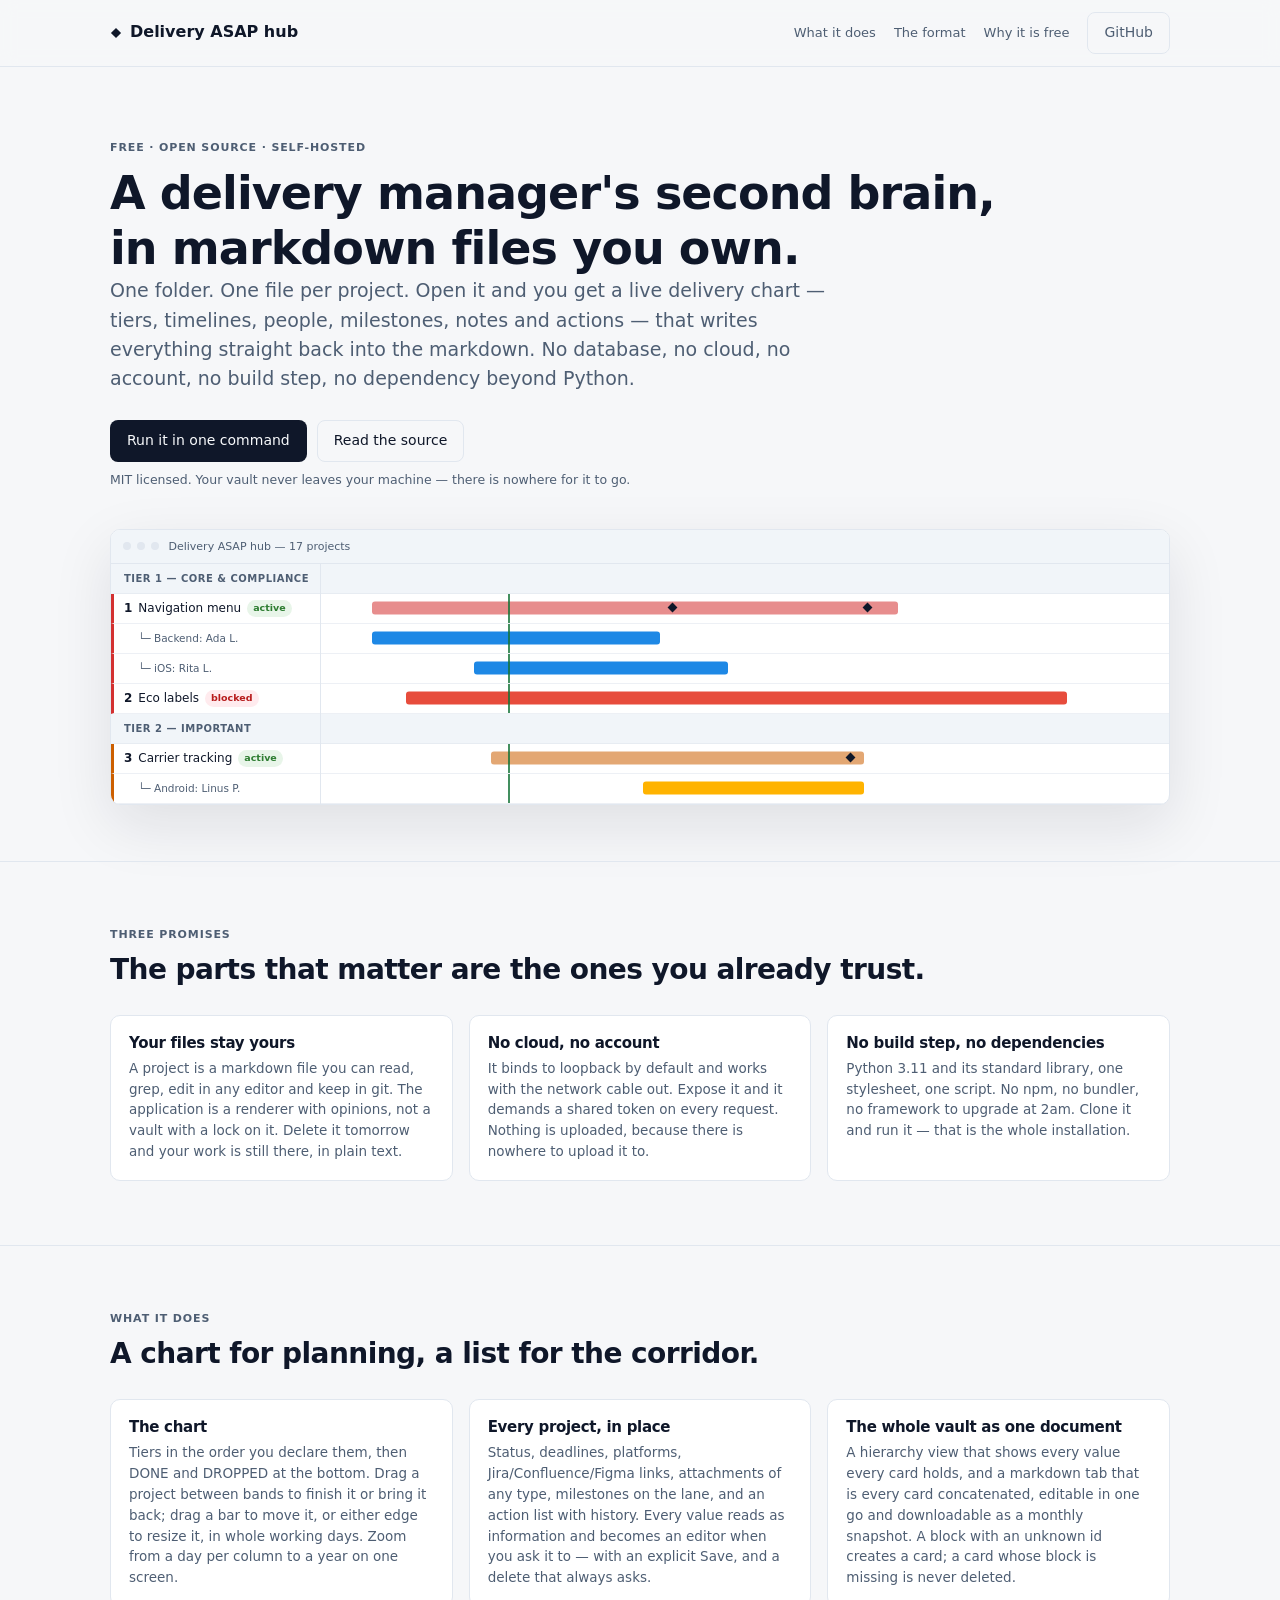
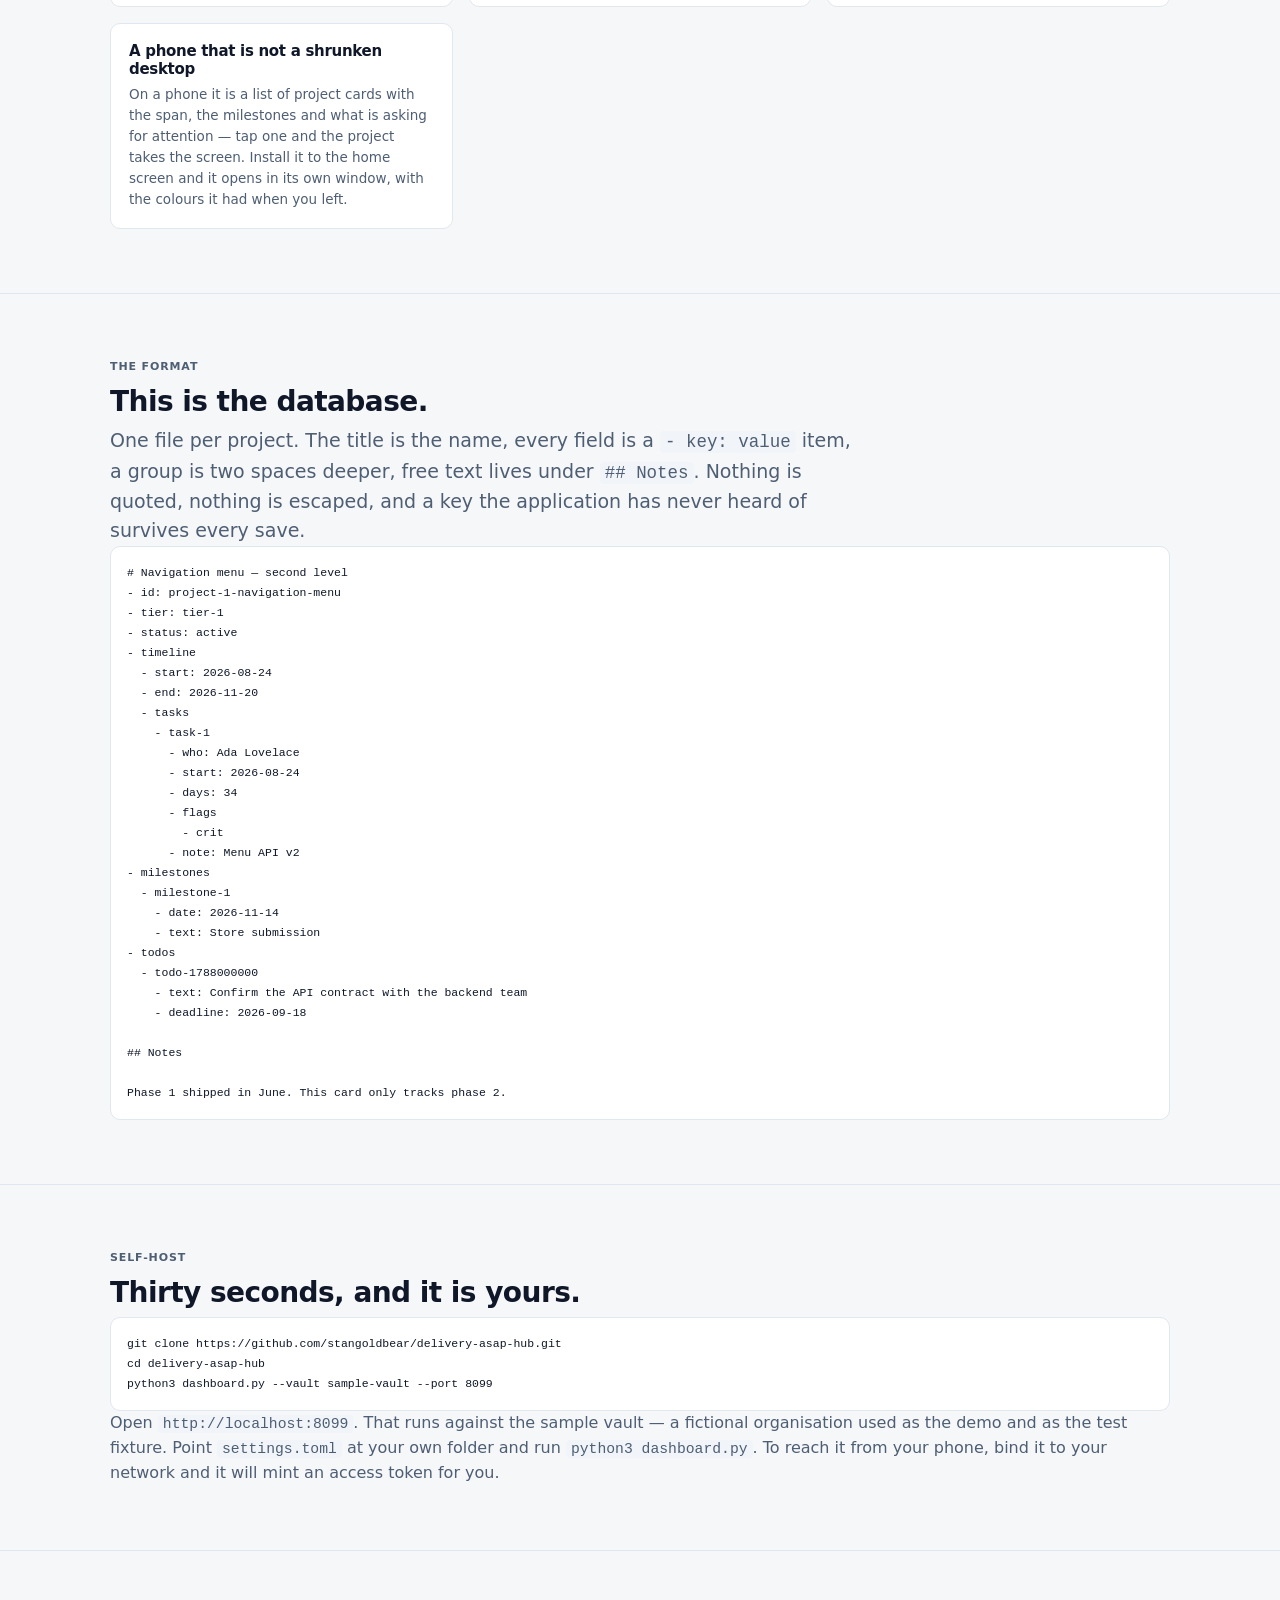
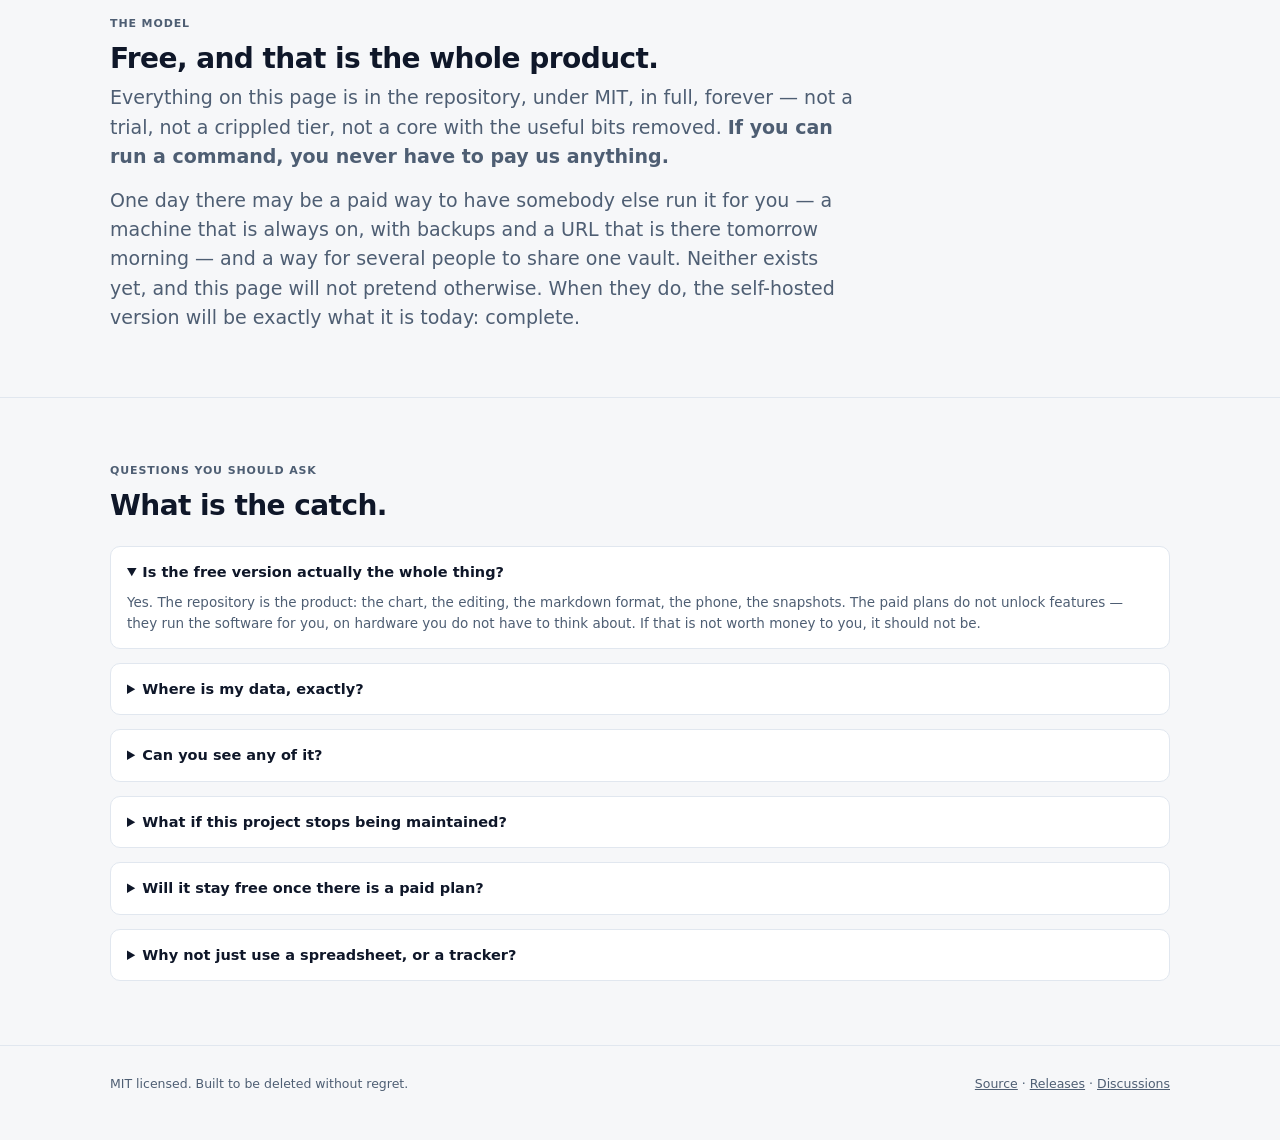
==== docs/index.html @ 424ed4b2 "Release v1.1.0 - Clicking a person in the label column opens the timeline row they own — who   it be" ====
<!DOCTYPE html>
<html lang="en">
<head>
<meta charset="utf-8">
<meta name="viewport" content="width=device-width, initial-scale=1">
<title>Delivery ASAP hub — a delivery manager's second brain, in markdown files you own</title>
<meta name="description" content="A local, dependency-free delivery control center: a folder of markdown cards rendered as an interactive Gantt chart, with notes, milestones and a phone that works. Free, open source, self-hostable.">
<meta name="theme-color" content="#f6f7f9" media="(prefers-color-scheme: light)">
<meta name="theme-color" content="#0b1220" media="(prefers-color-scheme: dark)">
<link rel="icon" href="data:image/svg+xml,%3Csvg xmlns='http://www.w3.org/2000/svg' viewBox='0 0 16 16'%3E%3Cpath fill='%23475569' d='M8 1.2 14.8 8 8 14.8 1.2 8Z'/%3E%3C/svg%3E">
<link rel="stylesheet" href="site.css">
<meta property="og:title" content="Delivery ASAP hub">
<meta property="og:description" content="A folder of markdown files, rendered as a delivery chart. Yours, offline, free.">
<meta property="og:type" content="website">
</head>
<body>

<header class="top">
  <div class="wrap top__inner">
    <span class="mark">
      <svg viewBox="0 0 16 16" aria-hidden="true"><path d="M8 1.2 14.8 8 8 14.8 1.2 8Z"/></svg>
      Delivery ASAP hub
    </span>
    <nav>
      <a href="#what">What it does</a>
      <a href="#format">The format</a>
      <a href="#model">Why it is free</a>
      <a class="btn btn--ghost" href="https://github.com/stangoldbear/delivery-asap-hub">GitHub</a>
    </nav>
  </div>
</header>

<main>

<section class="hero">
  <div class="wrap">
    <p class="eyebrow">Free · open source · self-hosted</p>
    <h1>A delivery manager's second brain,<br>in markdown files you own.</h1>
    <p class="lead">One folder. One file per project. Open it and you get a live
    delivery chart — tiers, timelines, people, milestones, notes and actions —
    that writes everything straight back into the markdown. No database, no
    cloud, no account, no build step, no dependency beyond Python.</p>

    <div class="hero__actions">
      <a class="btn btn--primary" href="#selfhost">Run it in one command</a>
      <a class="btn btn--ghost" href="https://github.com/stangoldbear/delivery-asap-hub">Read the source</a>
    </div>
    <p class="hero__note">MIT licensed. Your vault never leaves your machine —
    there is nowhere for it to go.</p>

    <div class="shot" aria-hidden="true">
      <div class="shot__bar"><span class="shot__dot"></span><span class="shot__dot"></span><span class="shot__dot"></span>
        &nbsp;Delivery ASAP hub — 17 projects</div>
      <div class="shot__grid">
        <div class="shot__labels">
          <div class="shot__row shot__row--group">Tier 1 — core &amp; compliance</div>
          <div class="shot__row" style="--rail:hsl(var(--tier-1))"><strong>1</strong> Navigation menu <span class="pill pill--active">active</span></div>
          <div class="shot__row shot__row--sub" style="--rail:hsl(var(--tier-1))">└─ Backend: Ada L.</div>
          <div class="shot__row shot__row--sub" style="--rail:hsl(var(--tier-1))">└─ iOS: Rita L.</div>
          <div class="shot__row" style="--rail:hsl(var(--tier-1))"><strong>2</strong> Eco labels <span class="pill pill--blocked">blocked</span></div>
          <div class="shot__row shot__row--group">Tier 2 — important</div>
          <div class="shot__row" style="--rail:hsl(var(--tier-2))"><strong>3</strong> Carrier tracking <span class="pill pill--active">active</span></div>
          <div class="shot__row shot__row--sub" style="--rail:hsl(var(--tier-2))">└─ Android: Linus P.</div>
        </div>
        <div>
          <div class="shot__lane" style="background:hsl(var(--muted))"></div>
          <div class="shot__lane">
            <span class="shot__bar-piece" style="left:6%;width:62%;background:hsl(var(--tier-1)/.55)"></span>
            <span class="shot__mark" style="left:41%"></span>
            <span class="shot__mark" style="left:64%"></span>
            <span class="shot__today" style="left:22%"></span>
          </div>
          <div class="shot__lane"><span class="shot__bar-piece" style="left:6%;width:34%;background:#1e88e5"></span><span class="shot__today" style="left:22%"></span></div>
          <div class="shot__lane"><span class="shot__bar-piece" style="left:18%;width:30%;background:#1e88e5"></span><span class="shot__today" style="left:22%"></span></div>
          <div class="shot__lane">
            <span class="shot__bar-piece" style="left:10%;width:78%;background:#e74c3c"></span>
            <span class="shot__today" style="left:22%"></span>
          </div>
          <div class="shot__lane" style="background:hsl(var(--muted))"></div>
          <div class="shot__lane">
            <span class="shot__bar-piece" style="left:20%;width:44%;background:hsl(var(--tier-2)/.55)"></span>
            <span class="shot__mark" style="left:62%"></span>
            <span class="shot__today" style="left:22%"></span>
          </div>
          <div class="shot__lane"><span class="shot__bar-piece" style="left:38%;width:26%;background:#ffb300"></span><span class="shot__today" style="left:22%"></span></div>
        </div>
      </div>
    </div>
  </div>
</section>

<section id="what">
  <div class="wrap">
    <p class="eyebrow">Three promises</p>
    <h2>The parts that matter are the ones you already trust.</h2>
    <div class="grid grid--3">
      <div class="card">
        <h3>Your files stay yours</h3>
        <p>A project is a markdown file you can read, grep, edit in any editor
        and keep in git. The application is a renderer with opinions, not a
        vault with a lock on it. Delete it tomorrow and your work is still
        there, in plain text.</p>
      </div>
      <div class="card">
        <h3>No cloud, no account</h3>
        <p>It binds to loopback by default and works with the network cable out.
        Expose it and it demands a shared token on every request. Nothing is
        uploaded, because there is nowhere to upload it to.</p>
      </div>
      <div class="card">
        <h3>No build step, no dependencies</h3>
        <p>Python 3.11 and its standard library, one stylesheet, one script.
        No npm, no bundler, no framework to upgrade at 2am. Clone it and run
        it — that is the whole installation.</p>
      </div>
    </div>
  </div>
</section>

<section>
  <div class="wrap">
    <p class="eyebrow">What it does</p>
    <h2>A chart for planning, a list for the corridor.</h2>
    <div class="grid grid--2">
      <div class="card">
        <h3>The chart</h3>
        <p>Tiers in the order you declare them, then DONE and DROPPED at the
        bottom. Drag a project between bands to finish it or bring it back; drag
        a bar to move it, or either edge to resize it, in whole working days.
        Zoom from a day per column to a year on one screen.</p>
      </div>
      <div class="card">
        <h3>Every project, in place</h3>
        <p>Status, deadlines, platforms, Jira/Confluence/Figma links,
        attachments of any type, milestones on the lane, and an action list with
        history. Every value reads as information and becomes an editor when
        you ask it to — with an explicit Save, and a delete that always asks.</p>
      </div>
      <div class="card">
        <h3>The whole vault as one document</h3>
        <p>A hierarchy view that shows every value every card holds, and a
        markdown tab that is every card concatenated, editable in one go and
        downloadable as a monthly snapshot. A block with an unknown id creates a
        card; a card whose block is missing is never deleted.</p>
      </div>
      <div class="card">
        <h3>A phone that is not a shrunken desktop</h3>
        <p>On a phone it is a list of project cards with the span, the
        milestones and what is asking for attention — tap one and the project
        takes the screen. Install it to the home screen and it opens in its own
        window, with the colours it had when you left.</p>
      </div>
    </div>
  </div>
</section>

<section id="format">
  <div class="wrap">
    <p class="eyebrow">The format</p>
    <h2>This is the database.</h2>
    <p class="lead">One file per project. The title is the name, every field is
    a <code>- key: value</code> item, a group is two spaces deeper, free text
    lives under <code>## Notes</code>. Nothing is quoted, nothing is escaped,
    and a key the application has never heard of survives every save.</p>
<pre><code># Navigation menu — second level
- id: project-1-navigation-menu
- tier: tier-1
- status: active
- timeline
  - start: 2026-08-24
  - end: 2026-11-20
  - tasks
    - task-1
      - who: Ada Lovelace
      - start: 2026-08-24
      - days: 34
      - flags
        - crit
      - note: Menu API v2
- milestones
  - milestone-1
    - date: 2026-11-14
    - text: Store submission
- todos
  - todo-1788000000
    - text: Confirm the API contract with the backend team
    - deadline: 2026-09-18

## Notes

Phase 1 shipped in June. This card only tracks phase 2.</code></pre>
  </div>
</section>

<section id="selfhost">
  <div class="wrap">
    <p class="eyebrow">Self-host</p>
    <h2>Thirty seconds, and it is yours.</h2>
<pre><code>git clone https://github.com/stangoldbear/delivery-asap-hub.git
cd delivery-asap-hub
python3 dashboard.py --vault sample-vault --port 8099</code></pre>
    <p>Open <code>http://localhost:8099</code>. That runs against the sample
    vault — a fictional organisation used as the demo and as the test fixture.
    Point <code>settings.toml</code> at your own folder and run
    <code>python3 dashboard.py</code>. To reach it from your phone, bind it to
    your network and it will mint an access token for you.</p>
  </div>
</section>

<section id="model">
  <div class="wrap">
    <p class="eyebrow">The model</p>
    <h2>Free, and that is the whole product.</h2>
    <p class="lead">Everything on this page is in the repository, under MIT, in
    full, forever — not a trial, not a crippled tier, not a core with the useful
    bits removed. <strong>If you can run a command, you never have to pay us
    anything.</strong></p>
    <p class="lead" style="margin-top:14px">One day there may be a paid way to
    have somebody else run it for you — a machine that is always on, with
    backups and a URL that is there tomorrow morning — and a way for several
    people to share one vault. Neither exists yet, and this page will not
    pretend otherwise. When they do, the self-hosted version will be exactly
    what it is today: complete.</p>
  </div>
</section>

<section>
  <div class="wrap">
    <p class="eyebrow">Questions you should ask</p>
    <h2>What is the catch.</h2>
    <div class="faq">
      <details open>
        <summary>Is the free version actually the whole thing?</summary>
        <p>Yes. The repository is the product: the chart, the editing, the
        markdown format, the phone, the snapshots. The paid plans do not unlock
        features — they run the software for you, on hardware you do not have to
        think about. If that is not worth money to you, it should not be.</p>
      </details>
      <details>
        <summary>Where is my data, exactly?</summary>
        <p>In the folder you pointed the application at, as markdown files, one
        per project, with attachments beside them. There is no database and no
        hidden index. Back it up by copying a folder; version it by committing
        one.</p>
      </details>
      <details>
        <summary>Can you see any of it?</summary>
        <p>No. The self-hosted application makes no outbound request of any
        kind — it has a content security policy that forbids one and no
        telemetry to send. On the hosted plan we would hold your files the way
        any host does, and you can leave with them at any time.</p>
      </details>
      <details>
        <summary>What if this project stops being maintained?</summary>
        <p>You keep a working copy of a program with no dependencies and no
        build step, and a vault of plain markdown that any editor can open. The
        worst case is a folder of files that outlives the software — which is
        the reason the format is what it is.</p>
      </details>
      <details>
        <summary>Will it stay free once there is a paid plan?</summary>
        <p>The application stays exactly as it is: MIT, complete, self-hostable.
        Anything paid would be somebody running it for you, or several people
        sharing one vault — never a feature taken out of the version you already
        have.</p>
      </details>
      <details>
        <summary>Why not just use a spreadsheet, or a tracker?</summary>
        <p>Because a spreadsheet does not draw a delivery plan, and a tracker
        owns your data, charges per seat and still cannot tell you what is
        blocked this week without four clicks. This is one screen, built for
        one person who has to answer that question all day.</p>
      </details>
    </div>
  </div>
</section>

</main>

<footer class="bottom">
  <div class="wrap" style="display:flex;gap:14px;justify-content:space-between;flex-wrap:wrap">
    <span>MIT licensed. Built to be deleted without regret.</span>
    <span>
      <a href="https://github.com/stangoldbear/delivery-asap-hub">Source</a> ·
      <a href="https://github.com/stangoldbear/delivery-asap-hub/releases">Releases</a> ·
      <a href="https://github.com/stangoldbear/delivery-asap-hub/discussions">Discussions</a>
    </span>
  </div>
</footer>

</body>
</html>
---- docs/site.css ----
/* ============================================================================
   Delivery ASAP hub — the public page.

   The same vocabulary as the application: the shadcn tokens it was ported onto,
   the same diamond, light and dark by the system preference. A landing page
   that looks like the thing it is selling is the cheapest honest signal there
   is — and the only one this page makes.
   ========================================================================== */

:root {
  --background: 210 20% 97%;
  --foreground: 222 47% 11%;
  --card: 0 0% 100%;
  --muted: 210 40% 96%;
  --muted-foreground: 215 19% 38%;
  --border: 214 32% 91%;
  --primary: 222 47% 11%;
  --primary-foreground: 210 40% 98%;
  --accent: 210 40% 94%;
  --today: 142 69% 27%;
  --tier-1: 0 65% 51%;
  --tier-2: 28 100% 40%;
  --tier-3: 122 39% 41%;
  --radius: 10px;
  --font-sans: system-ui, -apple-system, 'Segoe UI', Roboto, sans-serif;
  --font-mono: ui-monospace, 'SF Mono', Menlo, Consolas, monospace;
}

@media (prefers-color-scheme: dark) {
  :root {
    --background: 222 47% 7%;
    --foreground: 210 40% 96%;
    --card: 222 44% 10%;
    --muted: 217 33% 15%;
    --muted-foreground: 215 20% 70%;
    --border: 217 33% 20%;
    --primary: 210 40% 96%;
    --primary-foreground: 222 47% 11%;
    --accent: 217 33% 20%;
    --today: 142 55% 42%;
  }
}

* { box-sizing: border-box; margin: 0; padding: 0; }

body {
  font-family: var(--font-sans);
  background: hsl(var(--background));
  color: hsl(var(--foreground));
  line-height: 1.55;
  -webkit-font-smoothing: antialiased;
}

.wrap { width: min(1060px, 100% - 40px); margin: 0 auto; }
section { padding: 64px 0; border-top: 1px solid hsl(var(--border)); }
section:first-of-type { border-top: none; }

h1, h2, h3 { line-height: 1.2; letter-spacing: -.02em; }
h1 { font-size: clamp(32px, 5vw, 46px); font-weight: 600; }
h2 { font-size: clamp(22px, 3vw, 28px); font-weight: 600; margin-bottom: 8px; }
h3 { font-size: 15px; font-weight: 600; }
p { color: hsl(var(--muted-foreground)); }
.lead { font-size: clamp(16px, 2vw, 19px); max-width: 62ch; }
.eyebrow {
  font-size: 11px; font-weight: 600; text-transform: uppercase; letter-spacing: .08em;
  color: hsl(var(--muted-foreground)); margin-bottom: 10px;
}

/* ─── Header ─────────────────────────────────────────────────────────────── */
header.top {
  position: sticky; top: 0; z-index: 5;
  background: hsl(var(--background) / .88); backdrop-filter: blur(8px);
  border-bottom: 1px solid hsl(var(--border));
}
.top__inner { display: flex; align-items: center; justify-content: space-between; padding: 12px 0; }
.mark { display: flex; align-items: center; gap: 8px; font-weight: 600; }
.mark svg { width: 12px; height: 12px; fill: currentColor; }
.top nav { display: flex; align-items: center; gap: 18px; font-size: 13px; }
.top nav a { color: hsl(var(--muted-foreground)); text-decoration: none; }
.top nav a:hover { color: hsl(var(--foreground)); }

/* ─── Buttons ────────────────────────────────────────────────────────────── */
.btn {
  display: inline-flex; align-items: center; gap: 8px;
  padding: 9px 16px; border-radius: 8px; border: 1px solid transparent;
  font-size: 14px; font-weight: 500; text-decoration: none; cursor: pointer;
}
.btn--primary { background: hsl(var(--primary)); color: hsl(var(--primary-foreground)); }
.btn--ghost { border-color: hsl(var(--border)); color: hsl(var(--foreground)); }
.btn--ghost:hover { background: hsl(var(--accent)); }

/* ─── Hero ───────────────────────────────────────────────────────────────── */
.hero { padding: 72px 0 56px; }
.hero__actions { display: flex; gap: 10px; flex-wrap: wrap; margin: 26px 0 8px; }
.hero__note { font-size: 12.5px; color: hsl(var(--muted-foreground)); }

/* A miniature of the interface, drawn rather than photographed: no screenshot
   to go stale, and it is the same design language either way. */
.shot {
  margin-top: 40px; background: hsl(var(--card));
  border: 1px solid hsl(var(--border)); border-radius: var(--radius);
  overflow: hidden; box-shadow: 0 20px 60px hsl(222 47% 11% / .10);
}
.shot__bar {
  display: flex; align-items: center; gap: 6px; padding: 8px 12px;
  border-bottom: 1px solid hsl(var(--border)); background: hsl(var(--muted));
  font-size: 11px; color: hsl(var(--muted-foreground));
}
.shot__dot { width: 8px; height: 8px; border-radius: 999px; background: hsl(var(--border)); }
.shot__grid { display: grid; grid-template-columns: 210px 1fr; }
.shot__labels { border-right: 1px solid hsl(var(--border)); }
.shot__lane { position: relative; border-bottom: 1px solid hsl(var(--border) / .6); height: 30px; }
.shot__row {
  display: flex; align-items: center; gap: 6px; height: 30px; padding: 0 10px;
  border-bottom: 1px solid hsl(var(--border) / .6); font-size: 12px;
  border-left: 3px solid var(--rail, transparent);
}
.shot__row--group {
  background: hsl(var(--muted)); font-size: 10px; font-weight: 600;
  text-transform: uppercase; letter-spacing: .05em; color: hsl(var(--muted-foreground));
}
.shot__row--sub { font-size: 10.5px; color: hsl(var(--muted-foreground)); padding-left: 24px; }
.shot__bar-piece {
  position: absolute; top: 50%; transform: translateY(-50%);
  height: 13px; border-radius: 3px;
}
.shot__mark {
  position: absolute; top: 50%; width: 7px; height: 7px; margin-top: -4px;
  background: hsl(var(--foreground)); transform: rotate(45deg);
}
.shot__today { position: absolute; top: 0; bottom: 0; width: 2px; background: hsl(var(--today) / .8); }
.pill {
  font-size: 9.5px; font-weight: 600; padding: 1px 6px; border-radius: 999px;
  background: hsl(var(--muted)); color: hsl(var(--muted-foreground));
}
.pill--active { background: #e8f5e9; color: #2e7d32; }
.pill--blocked { background: #ffebee; color: #b71c1c; }

/* ─── Grids ──────────────────────────────────────────────────────────────── */
.grid { display: grid; gap: 16px; margin-top: 28px; }
.grid--3 { grid-template-columns: repeat(auto-fit, minmax(260px, 1fr)); }
.grid--2 { grid-template-columns: repeat(auto-fit, minmax(320px, 1fr)); }
.card {
  background: hsl(var(--card)); border: 1px solid hsl(var(--border));
  border-radius: var(--radius); padding: 18px;
}
.card h3 { margin-bottom: 6px; }
.card p { font-size: 13.5px; }

pre {
  background: hsl(var(--card)); border: 1px solid hsl(var(--border));
  border-radius: var(--radius); padding: 16px; overflow-x: auto;
  font-family: var(--font-mono); font-size: 12.5px; line-height: 1.6;
  color: hsl(var(--foreground));
}
code { font-family: var(--font-mono); font-size: .92em; }
p code { background: hsl(var(--muted)); padding: 1px 5px; border-radius: 4px; }

/* ─── Plans ──────────────────────────────────────────────────────────────── */
.plan { display: flex; flex-direction: column; }
.plan--main { border-color: hsl(var(--foreground) / .35); }
.plan__price { font-size: 28px; font-weight: 600; letter-spacing: -.02em; margin: 10px 0 2px; }
.plan__price small { font-size: 13px; font-weight: 400; color: hsl(var(--muted-foreground)); }
.plan ul { list-style: none; margin: 14px 0 18px; display: grid; gap: 7px; }
.plan li { font-size: 13.5px; color: hsl(var(--muted-foreground)); padding-left: 18px; position: relative; }
.plan li::before {
  content: ''; position: absolute; left: 3px; top: 8px;
  width: 6px; height: 6px; background: hsl(var(--foreground)); transform: rotate(45deg);
}
.plan .btn { margin-top: auto; justify-content: center; }
.badge-soon {
  font-size: 10px; font-weight: 600; text-transform: uppercase; letter-spacing: .06em;
  padding: 2px 7px; border-radius: 999px; border: 1px solid hsl(var(--border));
  color: hsl(var(--muted-foreground));
}

.faq { display: grid; gap: 14px; margin-top: 24px; }
.faq details {
  background: hsl(var(--card)); border: 1px solid hsl(var(--border));
  border-radius: var(--radius); padding: 14px 16px;
}
.faq summary { font-weight: 600; font-size: 14.5px; cursor: pointer; }
.faq p { font-size: 13.5px; margin-top: 8px; }

footer.bottom {
  border-top: 1px solid hsl(var(--border)); padding: 28px 0 48px;
  font-size: 12.5px; color: hsl(var(--muted-foreground));
  display: flex; gap: 14px; justify-content: space-between; flex-wrap: wrap;
}
footer.bottom a { color: inherit; }

@media (max-width: 720px) {
  section { padding: 44px 0; }
  .shot__grid { grid-template-columns: 130px 1fr; }
  .top nav a:not(.btn) { display: none; }
}
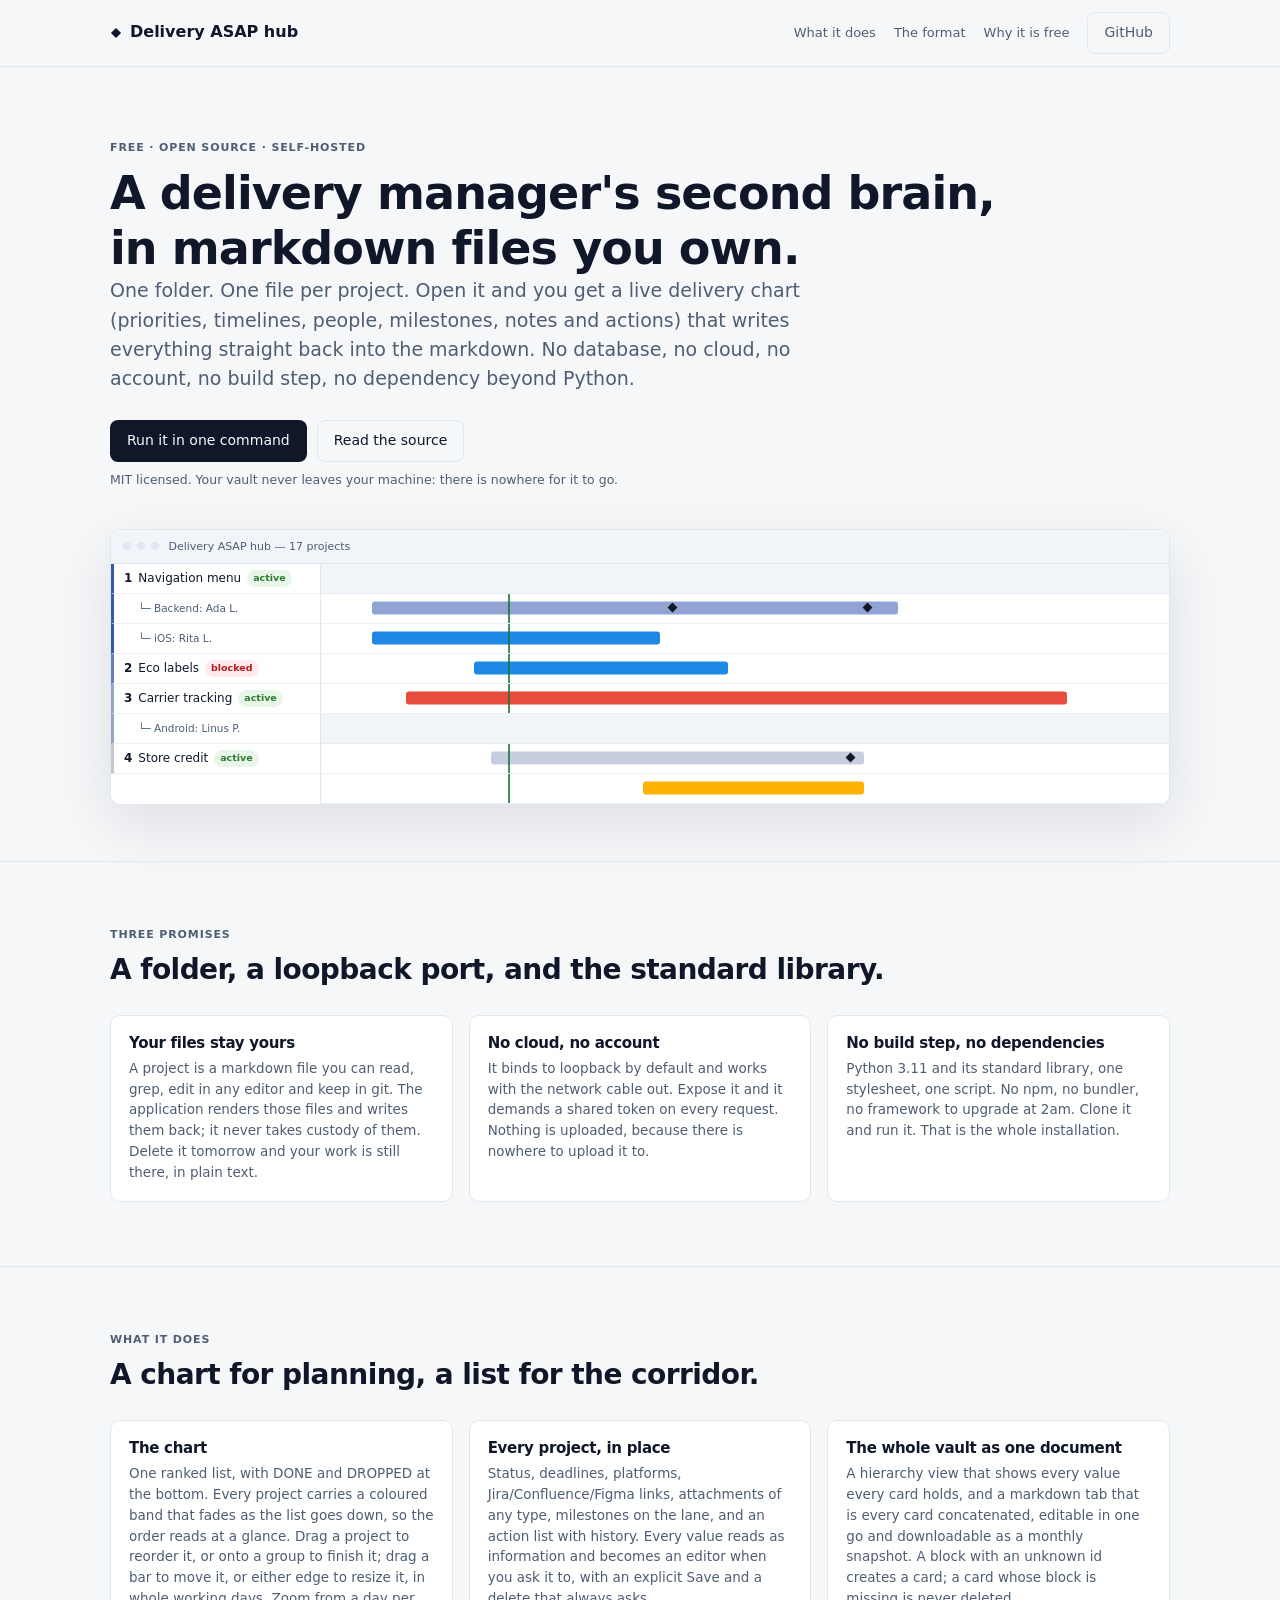
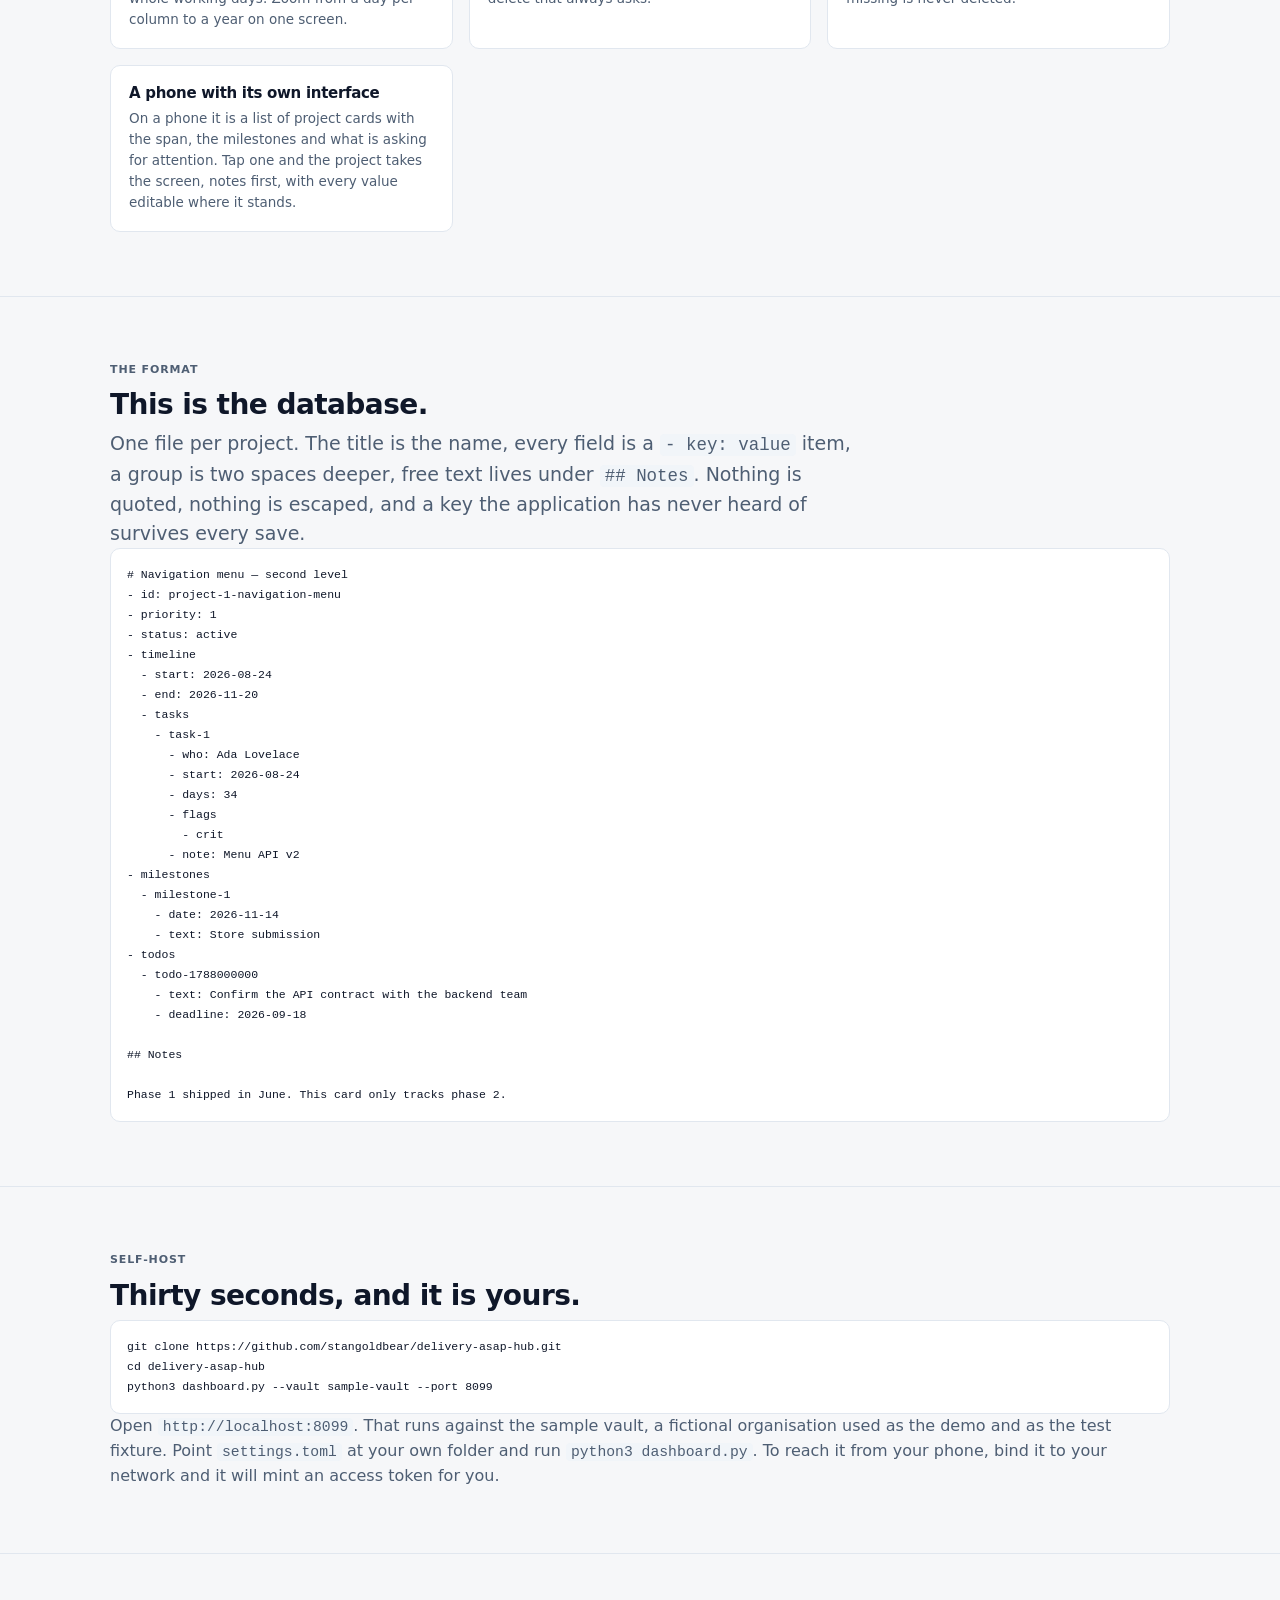
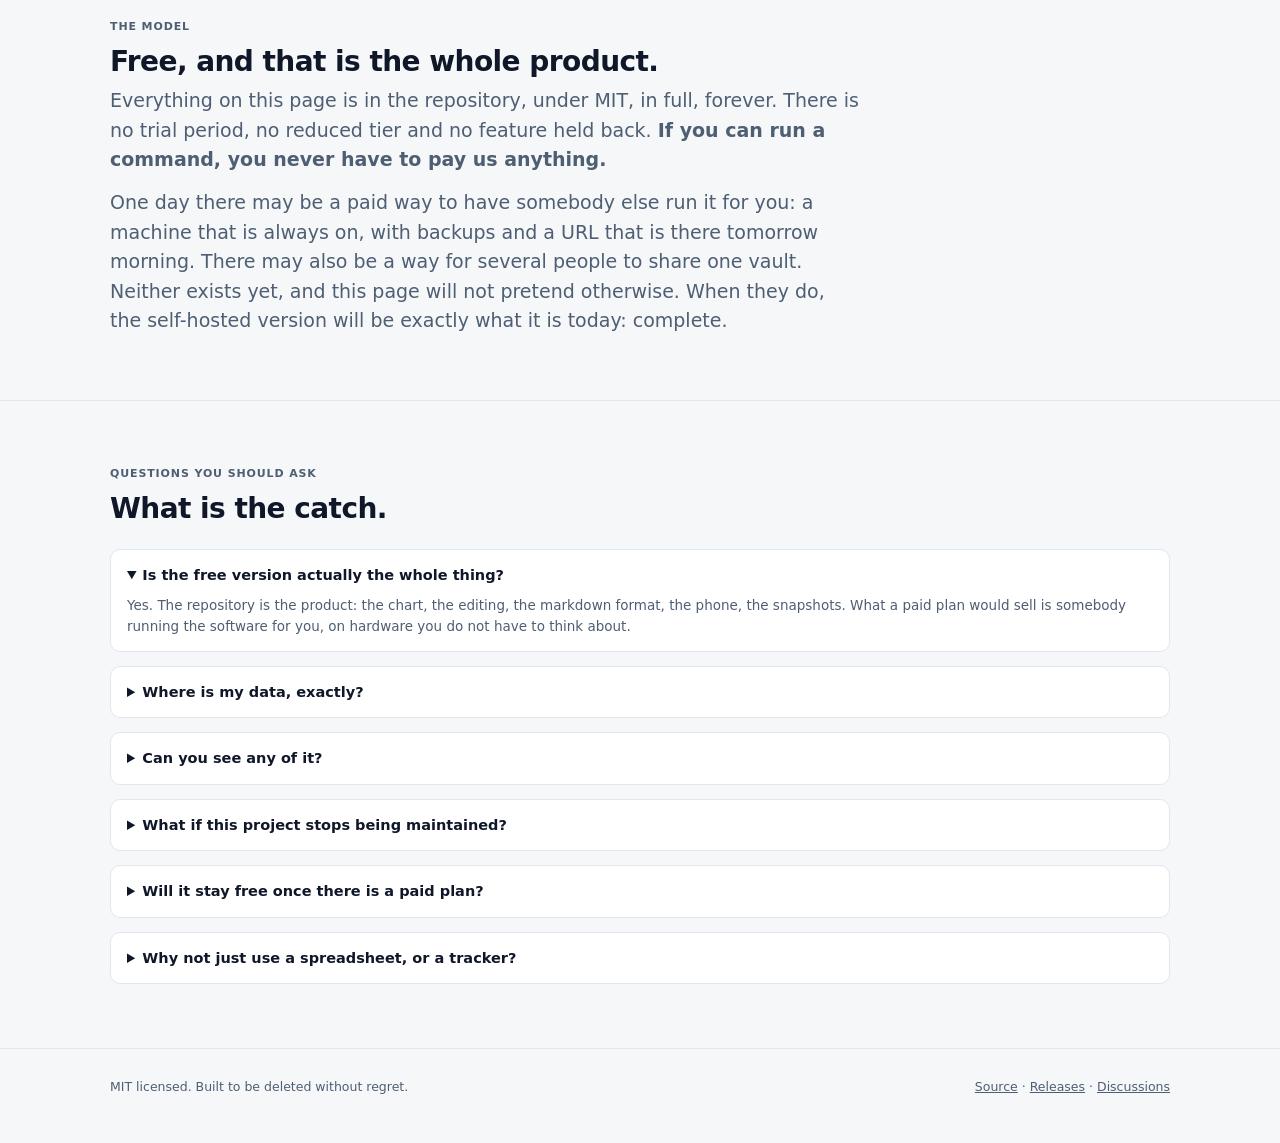
==== commit e1451f83: "Release v1.2.0 ### Changed  - Tiers are gone. A tier did one job, saying which projects matter more," ====
--- a/docs/index.html
+++ b/docs/index.html
@@ -3,7 +3,7 @@
 <head>
 <meta charset="utf-8">
 <meta name="viewport" content="width=device-width, initial-scale=1">
-<title>Delivery ASAP hub — a delivery manager's second brain, in markdown files you own</title>
+<title>Delivery ASAP hub: a delivery manager's second brain, in markdown files you own</title>
 <meta name="description" content="A local, dependency-free delivery control center: a folder of markdown cards rendered as an interactive Gantt chart, with notes, milestones and a phone that works. Free, open source, self-hostable.">
 <meta name="theme-color" content="#f6f7f9" media="(prefers-color-scheme: light)">
 <meta name="theme-color" content="#0b1220" media="(prefers-color-scheme: dark)">
@@ -37,7 +37,7 @@
     <p class="eyebrow">Free · open source · self-hosted</p>
     <h1>A delivery manager's second brain,<br>in markdown files you own.</h1>
     <p class="lead">One folder. One file per project. Open it and you get a live
-    delivery chart — tiers, timelines, people, milestones, notes and actions —
+    delivery chart (priorities, timelines, people, milestones, notes and actions)
     that writes everything straight back into the markdown. No database, no
     cloud, no account, no build step, no dependency beyond Python.</p>
 
@@ -45,7 +45,7 @@
       <a class="btn btn--primary" href="#selfhost">Run it in one command</a>
       <a class="btn btn--ghost" href="https://github.com/stangoldbear/delivery-asap-hub">Read the source</a>
     </div>
-    <p class="hero__note">MIT licensed. Your vault never leaves your machine —
+    <p class="hero__note">MIT licensed. Your vault never leaves your machine:
     there is nowhere for it to go.</p>
 
     <div class="shot" aria-hidden="true">
@@ -53,19 +53,18 @@
         &nbsp;Delivery ASAP hub — 17 projects</div>
       <div class="shot__grid">
         <div class="shot__labels">
-          <div class="shot__row shot__row--group">Tier 1 — core &amp; compliance</div>
-          <div class="shot__row" style="--rail:hsl(var(--tier-1))"><strong>1</strong> Navigation menu <span class="pill pill--active">active</span></div>
-          <div class="shot__row shot__row--sub" style="--rail:hsl(var(--tier-1))">└─ Backend: Ada L.</div>
-          <div class="shot__row shot__row--sub" style="--rail:hsl(var(--tier-1))">└─ iOS: Rita L.</div>
-          <div class="shot__row" style="--rail:hsl(var(--tier-1))"><strong>2</strong> Eco labels <span class="pill pill--blocked">blocked</span></div>
-          <div class="shot__row shot__row--group">Tier 2 — important</div>
-          <div class="shot__row" style="--rail:hsl(var(--tier-2))"><strong>3</strong> Carrier tracking <span class="pill pill--active">active</span></div>
-          <div class="shot__row shot__row--sub" style="--rail:hsl(var(--tier-2))">└─ Android: Linus P.</div>
+          <div class="shot__row" style="--rail:hsl(var(--band-1))"><strong>1</strong> Navigation menu <span class="pill pill--active">active</span></div>
+          <div class="shot__row shot__row--sub" style="--rail:hsl(var(--band-1))">└─ Backend: Ada L.</div>
+          <div class="shot__row shot__row--sub" style="--rail:hsl(var(--band-1))">└─ iOS: Rita L.</div>
+          <div class="shot__row" style="--rail:hsl(var(--band-2))"><strong>2</strong> Eco labels <span class="pill pill--blocked">blocked</span></div>
+          <div class="shot__row" style="--rail:hsl(var(--band-3))"><strong>3</strong> Carrier tracking <span class="pill pill--active">active</span></div>
+          <div class="shot__row shot__row--sub" style="--rail:hsl(var(--band-3))">└─ Android: Linus P.</div>
+          <div class="shot__row" style="--rail:hsl(var(--band-4))"><strong>4</strong> Store credit <span class="pill pill--active">active</span></div>
         </div>
         <div>
           <div class="shot__lane" style="background:hsl(var(--muted))"></div>
           <div class="shot__lane">
-            <span class="shot__bar-piece" style="left:6%;width:62%;background:hsl(var(--tier-1)/.55)"></span>
+            <span class="shot__bar-piece" style="left:6%;width:62%;background:hsl(var(--band-1)/.55)"></span>
             <span class="shot__mark" style="left:41%"></span>
             <span class="shot__mark" style="left:64%"></span>
             <span class="shot__today" style="left:22%"></span>
@@ -78,7 +77,7 @@
           </div>
           <div class="shot__lane" style="background:hsl(var(--muted))"></div>
           <div class="shot__lane">
-            <span class="shot__bar-piece" style="left:20%;width:44%;background:hsl(var(--tier-2)/.55)"></span>
+            <span class="shot__bar-piece" style="left:20%;width:44%;background:hsl(var(--band-3)/.55)"></span>
             <span class="shot__mark" style="left:62%"></span>
             <span class="shot__today" style="left:22%"></span>
           </div>
@@ -92,14 +91,14 @@
 <section id="what">
   <div class="wrap">
     <p class="eyebrow">Three promises</p>
-    <h2>The parts that matter are the ones you already trust.</h2>
+    <h2>A folder, a loopback port, and the standard library.</h2>
     <div class="grid grid--3">
       <div class="card">
         <h3>Your files stay yours</h3>
         <p>A project is a markdown file you can read, grep, edit in any editor
-        and keep in git. The application is a renderer with opinions, not a
-        vault with a lock on it. Delete it tomorrow and your work is still
-        there, in plain text.</p>
+        and keep in git. The application renders those files and writes them
+        back; it never takes custody of them. Delete it tomorrow and your work
+        is still there, in plain text.</p>
       </div>
       <div class="card">
         <h3>No cloud, no account</h3>
@@ -111,7 +110,7 @@
         <h3>No build step, no dependencies</h3>
         <p>Python 3.11 and its standard library, one stylesheet, one script.
         No npm, no bundler, no framework to upgrade at 2am. Clone it and run
-        it — that is the whole installation.</p>
+        it. That is the whole installation.</p>
       </div>
     </div>
   </div>
@@ -124,17 +123,18 @@
     <div class="grid grid--2">
       <div class="card">
         <h3>The chart</h3>
-        <p>Tiers in the order you declare them, then DONE and DROPPED at the
-        bottom. Drag a project between bands to finish it or bring it back; drag
-        a bar to move it, or either edge to resize it, in whole working days.
-        Zoom from a day per column to a year on one screen.</p>
+        <p>One ranked list, with DONE and DROPPED at the bottom. Every project
+        carries a coloured band that fades as the list goes down, so the order
+        reads at a glance. Drag a project to reorder it, or onto a group to
+        finish it; drag a bar to move it, or either edge to resize it, in whole
+        working days. Zoom from a day per column to a year on one screen.</p>
       </div>
       <div class="card">
         <h3>Every project, in place</h3>
         <p>Status, deadlines, platforms, Jira/Confluence/Figma links,
         attachments of any type, milestones on the lane, and an action list with
         history. Every value reads as information and becomes an editor when
-        you ask it to — with an explicit Save, and a delete that always asks.</p>
+        you ask it to, with an explicit Save and a delete that always asks.</p>
       </div>
       <div class="card">
         <h3>The whole vault as one document</h3>
@@ -144,11 +144,11 @@
         card; a card whose block is missing is never deleted.</p>
       </div>
       <div class="card">
-        <h3>A phone that is not a shrunken desktop</h3>
+        <h3>A phone with its own interface</h3>
         <p>On a phone it is a list of project cards with the span, the
-        milestones and what is asking for attention — tap one and the project
-        takes the screen. Install it to the home screen and it opens in its own
-        window, with the colours it had when you left.</p>
+        milestones and what is asking for attention. Tap one and the project
+        takes the screen, notes first, with every value editable where it
+        stands.</p>
       </div>
     </div>
   </div>
@@ -164,7 +164,7 @@
     and a key the application has never heard of survives every save.</p>
 <pre><code># Navigation menu — second level
 - id: project-1-navigation-menu
-- tier: tier-1
+- priority: 1
 - status: active
 - timeline
   - start: 2026-08-24
@@ -200,7 +200,7 @@
 cd delivery-asap-hub
 python3 dashboard.py --vault sample-vault --port 8099</code></pre>
     <p>Open <code>http://localhost:8099</code>. That runs against the sample
-    vault — a fictional organisation used as the demo and as the test fixture.
+    vault, a fictional organisation used as the demo and as the test fixture.
     Point <code>settings.toml</code> at your own folder and run
     <code>python3 dashboard.py</code>. To reach it from your phone, bind it to
     your network and it will mint an access token for you.</p>
@@ -212,15 +212,15 @@
     <p class="eyebrow">The model</p>
     <h2>Free, and that is the whole product.</h2>
     <p class="lead">Everything on this page is in the repository, under MIT, in
-    full, forever — not a trial, not a crippled tier, not a core with the useful
-    bits removed. <strong>If you can run a command, you never have to pay us
+    full, forever. There is no trial period, no reduced tier and no feature
+    held back. <strong>If you can run a command, you never have to pay us
     anything.</strong></p>
     <p class="lead" style="margin-top:14px">One day there may be a paid way to
-    have somebody else run it for you — a machine that is always on, with
-    backups and a URL that is there tomorrow morning — and a way for several
-    people to share one vault. Neither exists yet, and this page will not
-    pretend otherwise. When they do, the self-hosted version will be exactly
-    what it is today: complete.</p>
+    have somebody else run it for you: a machine that is always on, with
+    backups and a URL that is there tomorrow morning. There may also be a way
+    for several people to share one vault. Neither exists yet, and this page
+    will not pretend otherwise. When they do, the self-hosted version will be
+    exactly what it is today: complete.</p>
   </div>
 </section>
 
@@ -232,9 +232,9 @@
       <details open>
         <summary>Is the free version actually the whole thing?</summary>
         <p>Yes. The repository is the product: the chart, the editing, the
-        markdown format, the phone, the snapshots. The paid plans do not unlock
-        features — they run the software for you, on hardware you do not have to
-        think about. If that is not worth money to you, it should not be.</p>
+        markdown format, the phone, the snapshots. What a paid plan would sell
+        is somebody running the software for you, on hardware you do not have
+        to think about.</p>
       </details>
       <details>
         <summary>Where is my data, exactly?</summary>
@@ -246,7 +246,7 @@
       <details>
         <summary>Can you see any of it?</summary>
         <p>No. The self-hosted application makes no outbound request of any
-        kind — it has a content security policy that forbids one and no
+        kind: it has a content security policy that forbids one and no
         telemetry to send. On the hosted plan we would hold your files the way
         any host does, and you can leave with them at any time.</p>
       </details>
@@ -254,15 +254,14 @@
         <summary>What if this project stops being maintained?</summary>
         <p>You keep a working copy of a program with no dependencies and no
         build step, and a vault of plain markdown that any editor can open. The
-        worst case is a folder of files that outlives the software — which is
-        the reason the format is what it is.</p>
+        worst case is a folder of files that outlives the software, which is
+        why the format is what it is.</p>
       </details>
       <details>
         <summary>Will it stay free once there is a paid plan?</summary>
         <p>The application stays exactly as it is: MIT, complete, self-hostable.
         Anything paid would be somebody running it for you, or several people
-        sharing one vault — never a feature taken out of the version you already
-        have.</p>
+        sharing one vault. Features already in your copy stay in it.</p>
       </details>
       <details>
         <summary>Why not just use a spreadsheet, or a tracker?</summary>
--- a/docs/site.css
+++ b/docs/site.css
@@ -1,10 +1,10 @@
 /* ============================================================================
-   Delivery ASAP hub — the public page.
+   Delivery ASAP hub: the public page.
 
    The same vocabulary as the application: the shadcn tokens it was ported onto,
    the same diamond, light and dark by the system preference. A landing page
    that looks like the thing it is selling is the cheapest honest signal there
-   is — and the only one this page makes.
+   is, and the only one this page makes.
    ========================================================================== */
 
 :root {
@@ -18,9 +18,12 @@
   --primary-foreground: 210 40% 98%;
   --accent: 210 40% 94%;
   --today: 142 69% 27%;
-  --tier-1: 0 65% 51%;
-  --tier-2: 28 100% 40%;
-  --tier-3: 122 39% 41%;
+  /* The priority ramp: one hue, fading down the list. The application solves
+     these against whichever theme is on; the page only has to show the idea. */
+  --band-1: 223 53% 45%;
+  --band-2: 223 40% 57%;
+  --band-3: 223 26% 68%;
+  --band-4: 223 12% 79%;
   --radius: 10px;
   --font-sans: system-ui, -apple-system, 'Segoe UI', Roboto, sans-serif;
   --font-mono: ui-monospace, 'SF Mono', Menlo, Consolas, monospace;
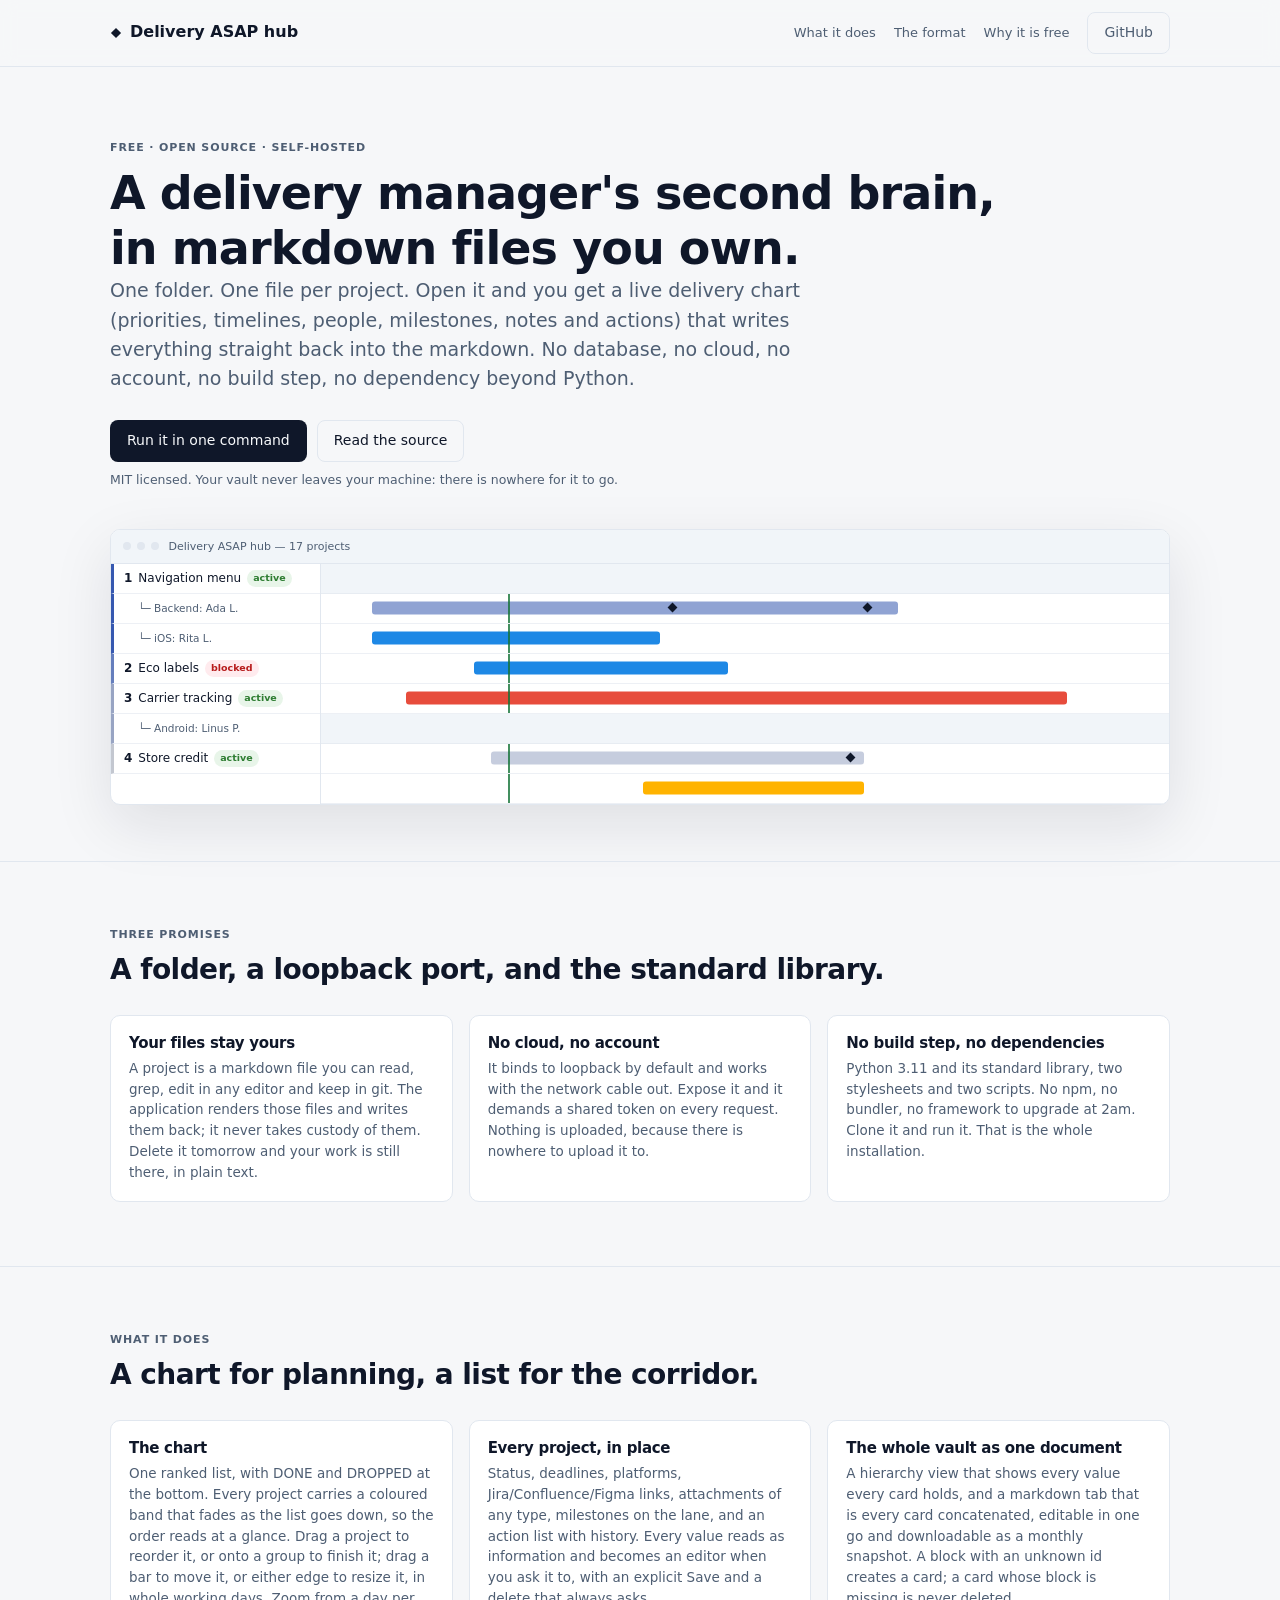
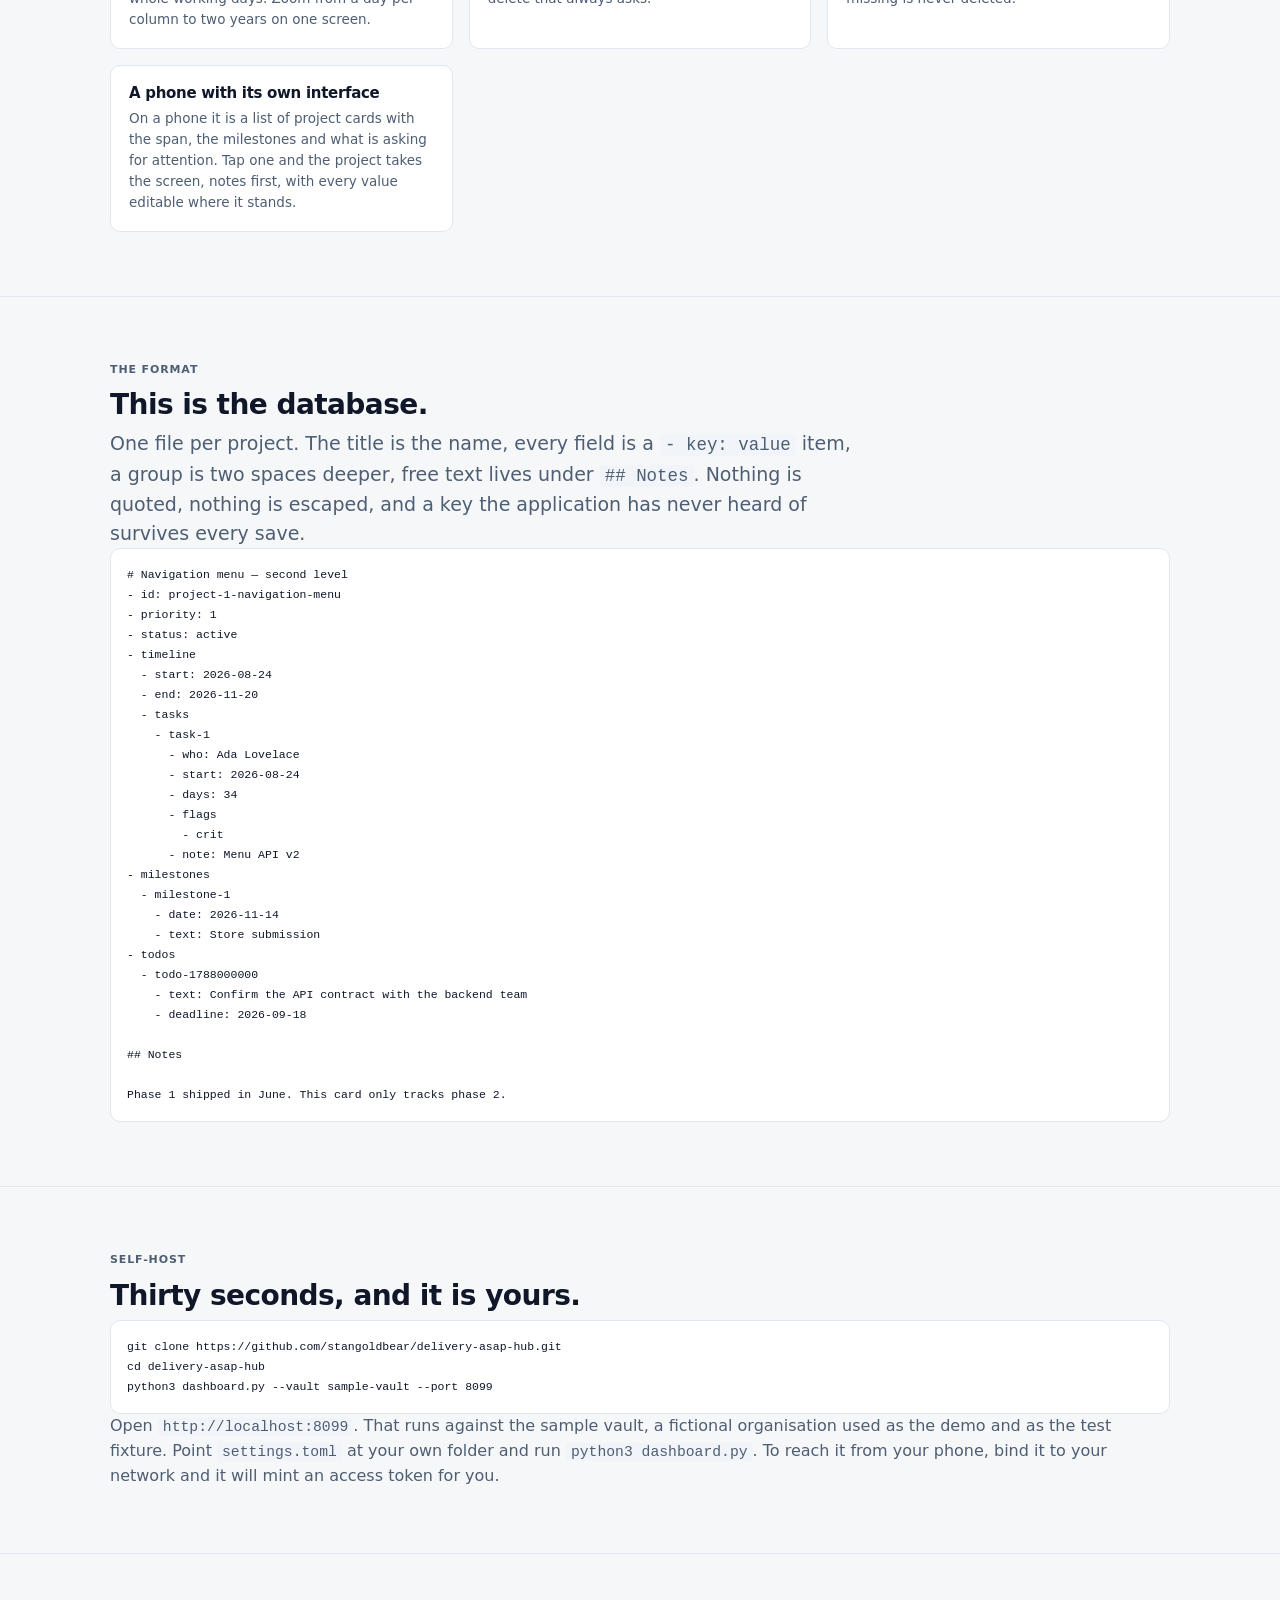
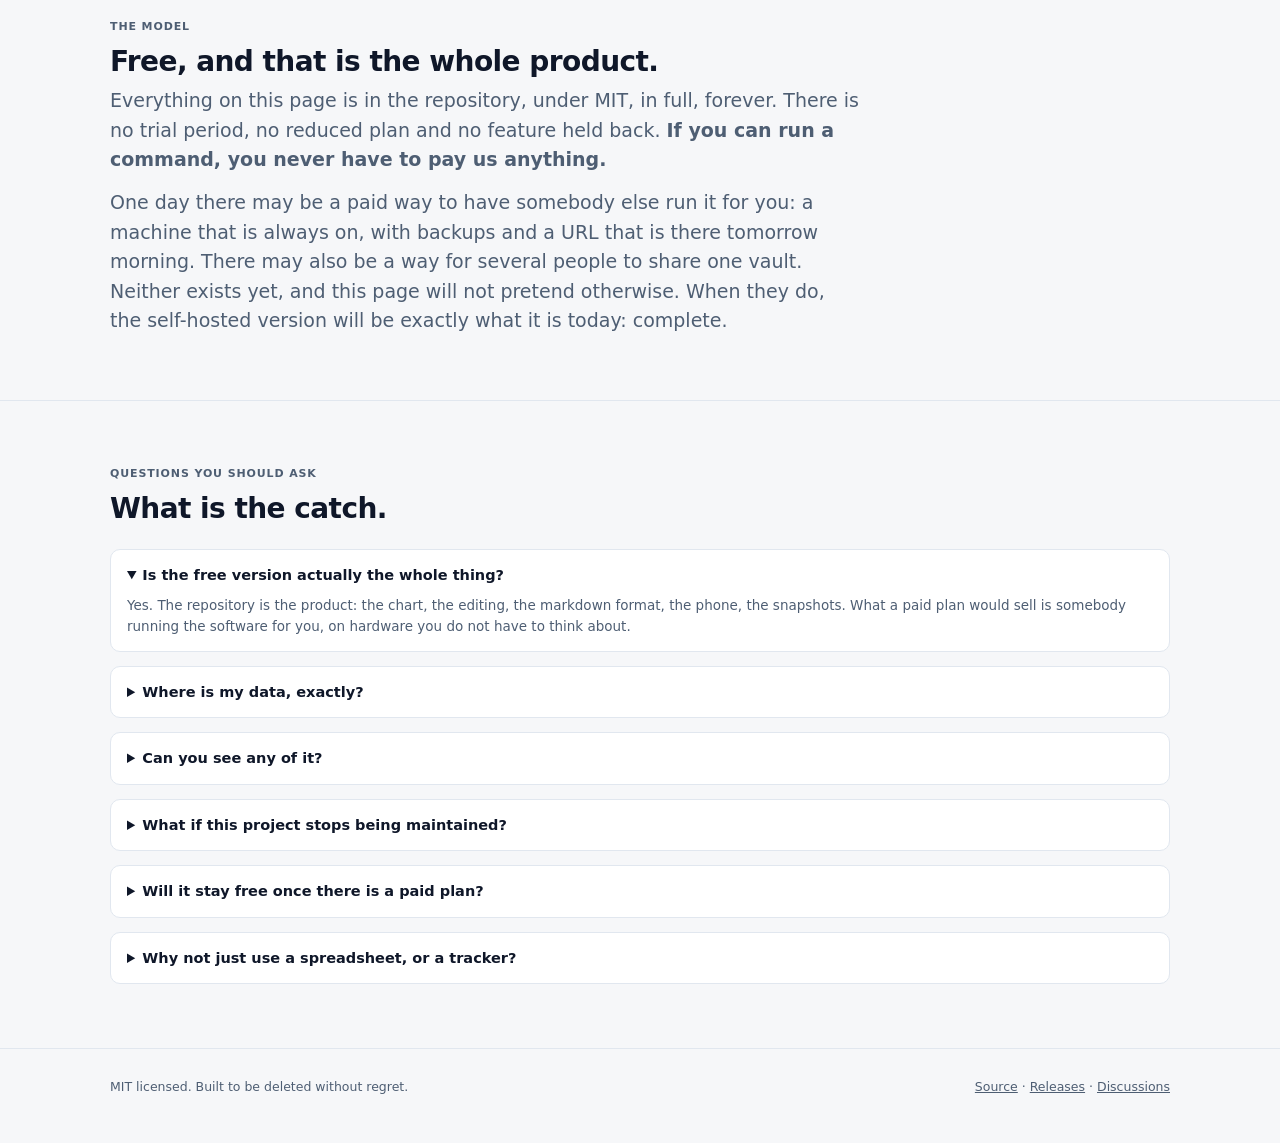
==== commit 961ebe86: "Release v1.2.1 ### Fixed  - The README described a toolbar that 1.2.0 had already changed. The depth" ====
--- a/docs/index.html
+++ b/docs/index.html
@@ -108,9 +108,9 @@
       </div>
       <div class="card">
         <h3>No build step, no dependencies</h3>
-        <p>Python 3.11 and its standard library, one stylesheet, one script.
-        No npm, no bundler, no framework to upgrade at 2am. Clone it and run
-        it. That is the whole installation.</p>
+        <p>Python 3.11 and its standard library, two stylesheets and two
+        scripts. No npm, no bundler, no framework to upgrade at 2am. Clone it
+        and run it. That is the whole installation.</p>
       </div>
     </div>
   </div>
@@ -127,7 +127,7 @@
         carries a coloured band that fades as the list goes down, so the order
         reads at a glance. Drag a project to reorder it, or onto a group to
         finish it; drag a bar to move it, or either edge to resize it, in whole
-        working days. Zoom from a day per column to a year on one screen.</p>
+        working days. Zoom from a day per column to two years on one screen.</p>
       </div>
       <div class="card">
         <h3>Every project, in place</h3>
@@ -212,7 +212,7 @@
     <p class="eyebrow">The model</p>
     <h2>Free, and that is the whole product.</h2>
     <p class="lead">Everything on this page is in the repository, under MIT, in
-    full, forever. There is no trial period, no reduced tier and no feature
+    full, forever. There is no trial period, no reduced plan and no feature
     held back. <strong>If you can run a command, you never have to pay us
     anything.</strong></p>
     <p class="lead" style="margin-top:14px">One day there may be a paid way to
